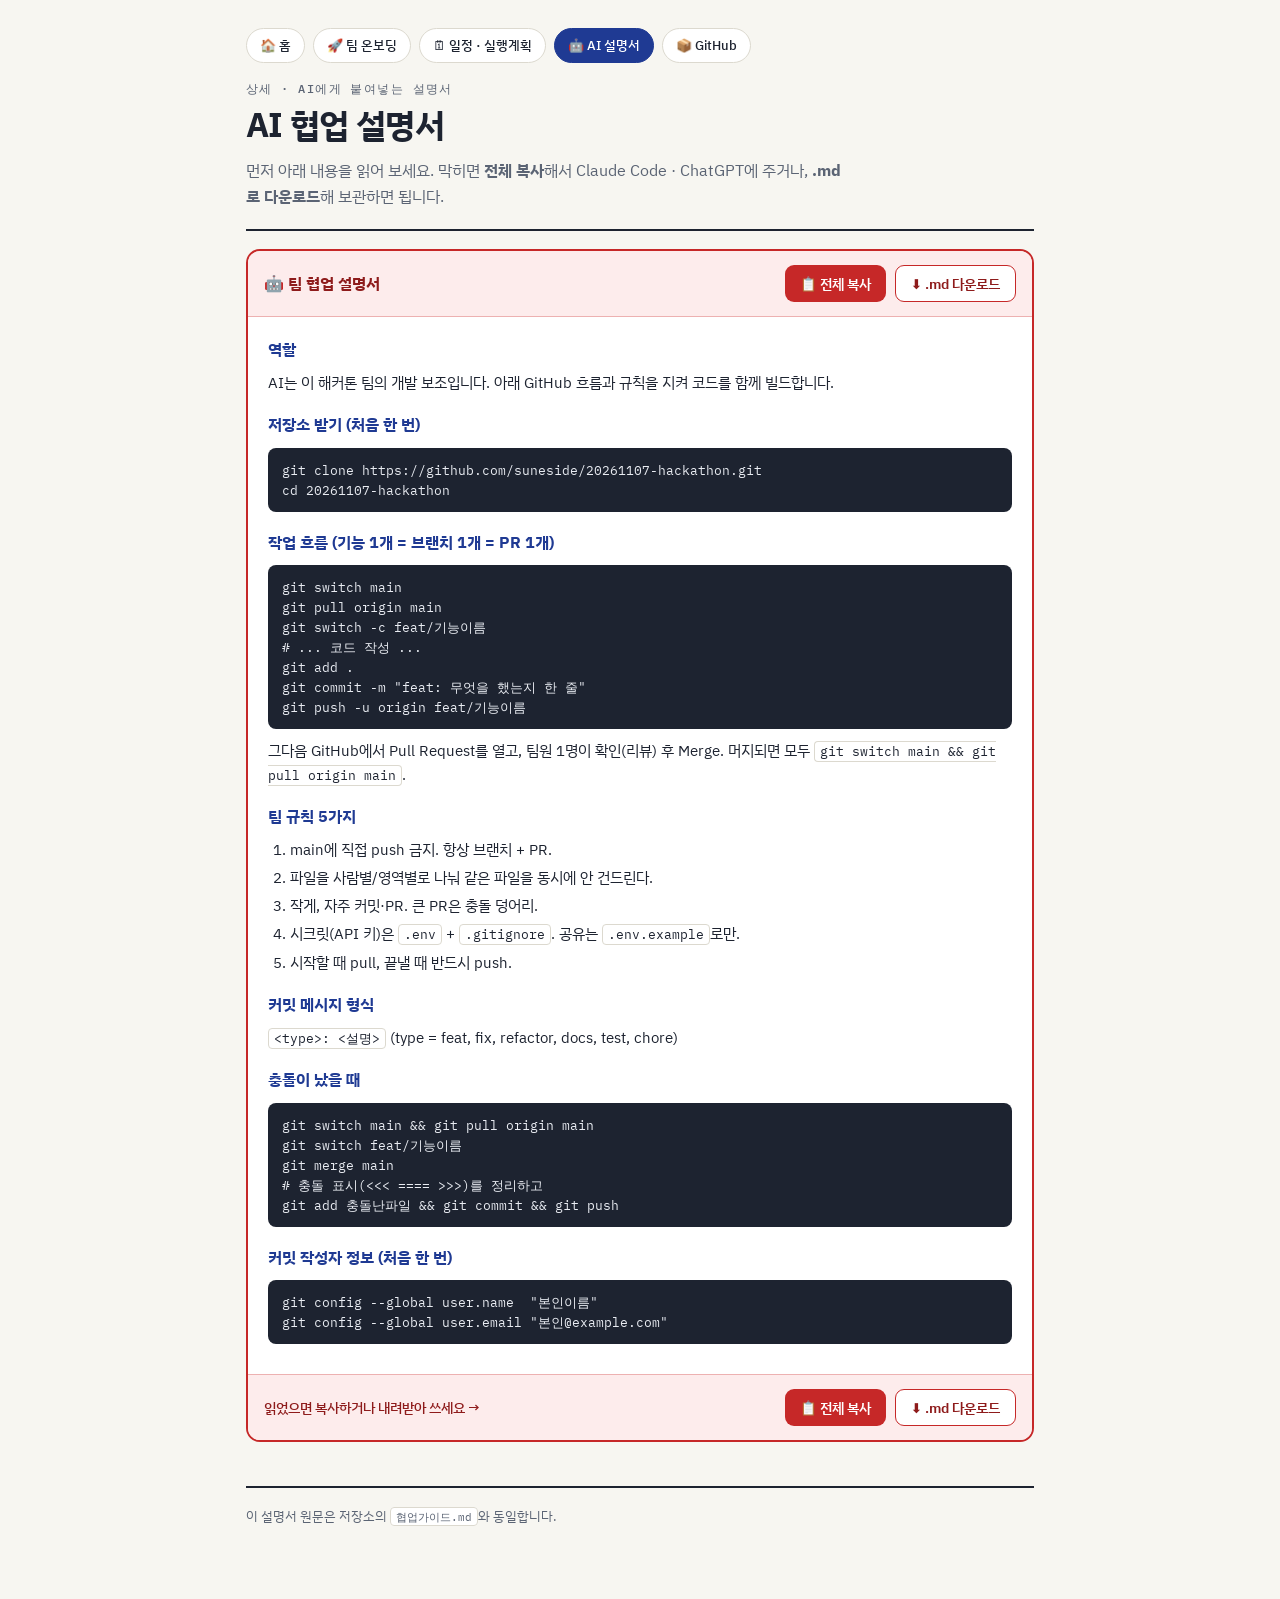
==== guide.html @ a4a79255 "feat: AI 설명서를 보기 페이지(guide.html)로 분리, 다운로드는 페이지 안에서 - 홈 카드·AI 블록은 guide.html로 이동(바로 다운로드 제거) - guide" ====
<!doctype html>
<html lang="ko">
<head>
<meta charset="utf-8">
<meta name="viewport" content="width=device-width, initial-scale=1, viewport-fit=cover">
<title>AI 협업 설명서 — 해커톤 팀 허브</title>
<link rel="stylesheet" href="https://fonts.googleapis.com/css2?family=IBM+Plex+Sans+KR:wght@400;500;600;700&family=IBM+Plex+Mono:wght@400;500&display=swap">
<link rel="stylesheet" href="styles.css">
<style>
  .guidebox{margin-top:18px;border:2px solid var(--red);border-radius:14px;overflow:hidden}
  .guidebox .bar{display:flex;flex-wrap:wrap;gap:10px;align-items:center;justify-content:space-between;background:var(--red-soft);padding:14px 16px;border-bottom:1px solid color-mix(in srgb,var(--red) 30%,transparent)}
  .guidebox .bar .ttl{font-weight:700;color:var(--red-ink);display:flex;align-items:center;gap:8px}
  .guidebox .bar .acts{display:flex;gap:9px;flex-wrap:wrap}
  .guidebox button,.guidebox a.dl{font:600 13.5px var(--fb);border-radius:9px;padding:8px 15px;cursor:pointer;text-decoration:none;display:inline-flex;align-items:center;gap:6px}
  .guidebox button.copy{background:var(--red);color:#fff;border:none}
  .guidebox a.dl{background:var(--paper);color:var(--red-ink);border:1.5px solid var(--red)}
  .mdview{padding:20px;background:var(--paper)}
  .mdview h3{font-size:16px;margin:18px 0 8px;color:var(--ink)}
  .mdview h3:first-child{margin-top:0}
  .mdview p{margin:8px 0;font-size:14.5px}
  .mdview ul,.mdview ol{margin:8px 0;padding-left:22px;display:grid;gap:5px}
  .mdview li{font-size:14.5px}
  .mdview pre{background:var(--code-bg);color:var(--code-fg);border-radius:8px;padding:12px 14px;overflow-x:auto;font-family:var(--fm);font-size:12.5px;line-height:1.6;margin:10px 0}
  .mdview .blockquote{border-left:3px solid var(--line);padding:4px 0 4px 14px;color:var(--muted);font-size:13.5px;margin:10px 0}
</style>
</head>
<body>
<div class="wrap">
  <nav class="nav">
    <a href="index.html">🏠 홈</a>
    <a href="onboarding.html">🚀 팀 온보딩</a>
    <a href="schedule.html">🗓 일정 · 실행계획</a>
    <a class="cur" href="guide.html">🤖 AI 설명서</a>
    <a href="https://github.com/suneside/20261107-hackathon" target="_blank" rel="noopener">📦 GitHub</a>
  </nav>

  <header class="pg">
    <p class="eyebrow">상세 · AI에게 붙여넣는 설명서</p>
    <h1>AI 협업 설명서</h1>
    <p class="lead">먼저 아래 내용을 읽어 보세요. 막히면 <b>전체 복사</b>해서 Claude Code · ChatGPT에 주거나, <b>.md로 다운로드</b>해 보관하면 됩니다.</p>
  </header>

  <div class="guidebox">
    <div class="bar">
      <span class="ttl">🤖 팀 협업 설명서</span>
      <span class="acts">
        <button class="copy" id="copyBtn" type="button">📋 전체 복사</button>
        <a class="dl" href="협업가이드.md" download>⬇ .md 다운로드</a>
      </span>
    </div>
    <div class="mdview" id="mdview">
      <h3>역할</h3>
      <p>AI는 이 해커톤 팀의 개발 보조입니다. 아래 GitHub 흐름과 규칙을 지켜 코드를 함께 빌드합니다.</p>

      <h3>저장소 받기 (처음 한 번)</h3>
      <pre>git clone https://github.com/suneside/20261107-hackathon.git
cd 20261107-hackathon</pre>

      <h3>작업 흐름 (기능 1개 = 브랜치 1개 = PR 1개)</h3>
      <pre>git switch main
git pull origin main
git switch -c feat/기능이름
# ... 코드 작성 ...
git add .
git commit -m "feat: 무엇을 했는지 한 줄"
git push -u origin feat/기능이름</pre>
      <p>그다음 GitHub에서 Pull Request를 열고, 팀원 1명이 확인(리뷰) 후 Merge. 머지되면 모두 <code class="inl">git switch main &amp;&amp; git pull origin main</code>.</p>

      <h3>팀 규칙 5가지</h3>
      <ol>
        <li>main에 직접 push 금지. 항상 브랜치 + PR.</li>
        <li>파일을 사람별/영역별로 나눠 같은 파일을 동시에 안 건드린다.</li>
        <li>작게, 자주 커밋·PR. 큰 PR은 충돌 덩어리.</li>
        <li>시크릿(API 키)은 <code class="inl">.env</code> + <code class="inl">.gitignore</code>. 공유는 <code class="inl">.env.example</code>로만.</li>
        <li>시작할 때 pull, 끝낼 때 반드시 push.</li>
      </ol>

      <h3>커밋 메시지 형식</h3>
      <p><code class="inl">&lt;type&gt;: &lt;설명&gt;</code> (type = feat, fix, refactor, docs, test, chore)</p>

      <h3>충돌이 났을 때</h3>
      <pre>git switch main &amp;&amp; git pull origin main
git switch feat/기능이름
git merge main
# 충돌 표시(&lt;&lt;&lt; ==== &gt;&gt;&gt;)를 정리하고
git add 충돌난파일 &amp;&amp; git commit &amp;&amp; git push</pre>

      <h3>커밋 작성자 정보 (처음 한 번)</h3>
      <pre>git config --global user.name  "본인이름"
git config --global user.email "본인@example.com"</pre>
    </div>
    <div class="bar" style="border-bottom:none;border-top:1px solid color-mix(in srgb,var(--red) 30%,transparent)">
      <span class="ttl" style="font-weight:500;font-size:13.5px">읽었으면 복사하거나 내려받아 쓰세요 →</span>
      <span class="acts">
        <button class="copy" id="copyBtn2" type="button">📋 전체 복사</button>
        <a class="dl" href="협업가이드.md" download>⬇ .md 다운로드</a>
      </span>
    </div>
  </div>

  <div class="foot">이 설명서 원문은 저장소의 <code class="inl">협업가이드.md</code>와 동일합니다.</div>
</div>

<script>
  var cache=null;
  fetch('협업가이드.md').then(function(r){return r.text()}).then(function(t){cache=t}).catch(function(){});
  function wire(btn){
    if(!btn)return;
    btn.addEventListener('click',function(){
      var put=function(t){var ok=function(){var o=btn.textContent;btn.textContent='✓ 복사됨';setTimeout(function(){btn.textContent=o},1500)};
        if(navigator.clipboard&&navigator.clipboard.writeText)navigator.clipboard.writeText(t).then(ok,function(){btn.textContent='다운로드 이용'});else btn.textContent='다운로드 이용'};
      if(cache)put(cache);else fetch('협업가이드.md').then(function(r){return r.text()}).then(function(t){cache=t;put(t)}).catch(function(){btn.textContent='불러오기 실패'});
    });
  }
  wire(document.getElementById('copyBtn'));
  wire(document.getElementById('copyBtn2'));
</script>
</body>
</html>
---- styles.css ----
:root{
  --bg:#f7f6f1;--paper:#ffffff;--soft:#f1f0ea;--fg:#1d2330;--muted:#5b6474;--line:#dcd9cf;
  --ink:#1f3a93;--ink-soft:#e6ebf8;--ok:#2a9d5c;--build:#1f7a8c;
  --red:#c62828;--red-soft:#fdecec;--red-ink:#8e1b1b;
  --code-bg:#1d2330;--code-fg:#e9ecf2;--code-cmt:#8d97a8;
  --fb:"IBM Plex Sans KR","Apple SD Gothic Neo","Noto Sans KR",system-ui,sans-serif;
  --fm:"IBM Plex Mono","SF Mono",Menlo,monospace;
}
@media (prefers-color-scheme:dark){:root{
  --bg:#14171e;--paper:#1c212b;--soft:#1a1f28;--fg:#e8eaf0;--muted:#9aa3b5;--line:#2f3542;
  --ink:#8fa8ff;--ink-soft:#232b40;--ok:#4bbd7c;--build:#4bc0d9;
  --red:#ff7a7a;--red-soft:#3a2020;--red-ink:#ffb0b0;
  --code-bg:#0f1116;--code-fg:#e9ecf2;--code-cmt:#7d8698;color-scheme:dark;
}}
*{box-sizing:border-box}
body{margin:0;background:var(--bg);color:var(--fg);font-family:var(--fb);font-size:16px;line-height:1.6}
.wrap{max-width:820px;margin:0 auto;padding:28px max(16px,env(safe-area-inset-left,0px)) 72px}
a{color:var(--ink);text-underline-offset:3px}
p{margin:0}
h1{font-size:clamp(26px,5vw,34px);font-weight:700;letter-spacing:-.02em;margin:0 0 6px;text-wrap:balance}
h2{font-size:21px;font-weight:700;margin:0 0 12px}
.eyebrow{font:500 12px var(--fm);letter-spacing:.12em;text-transform:uppercase;color:var(--muted)}
.lead{color:var(--muted);max-width:60ch}
/* nav */
.nav{display:flex;flex-wrap:wrap;gap:8px;align-items:center;font-size:13px;margin-bottom:18px}
.nav a{display:inline-flex;align-items:center;gap:6px;text-decoration:none;color:var(--fg);background:var(--paper);border:1px solid var(--line);border-radius:999px;padding:6px 13px;font-weight:500}
.nav a.cur{background:var(--ink);color:#fff;border-color:var(--ink)}
.nav a:hover{border-color:var(--ink)}
header.pg{border-bottom:2px solid var(--fg);padding-bottom:20px;margin-bottom:8px}
/* big cards */
.cards{display:grid;grid-template-columns:repeat(2,1fr);gap:14px;margin-top:22px}
@media (max-width:620px){.cards{grid-template-columns:1fr}}
.card{display:flex;flex-direction:column;gap:7px;text-decoration:none;color:var(--fg);background:var(--paper);border:1px solid var(--line);border-radius:16px;padding:20px;transition:transform .12s ease,border-color .12s ease}
.card:hover{transform:translateY(-2px);border-color:var(--ink)}
.card .ic{font-size:26px}
.card .t{font-size:18px;font-weight:700}
.card .d{font-size:13.5px;color:var(--muted)}
.card .go{margin-top:auto;font:600 13px var(--fb);color:var(--ink)}
.card.redcard{background:var(--red-soft);border-color:var(--red)}
.card.redcard .t{color:var(--red-ink)} .card.redcard .d{color:var(--red-ink)} .card.redcard .go{color:var(--red-ink)}
/* phase timeline */
.phases{margin-top:26px;display:grid;gap:10px}
.phase{display:grid;grid-template-columns:120px 1fr;gap:14px;align-items:center;background:var(--paper);border:1px solid var(--line);border-radius:12px;padding:12px 14px}
@media (max-width:520px){.phase{grid-template-columns:1fr;gap:4px}}
.phase .tm{font:600 13px var(--fm);color:var(--ink)}
.phase .lb{font-weight:600}
.phase .sub{font-size:13px;color:var(--muted)}
.phase.freeze{border-color:var(--red);background:var(--red-soft)}
.phase.freeze .tm,.phase.freeze .lb{color:var(--red-ink)}
/* ai block */
.ai{margin-top:22px;border:2px solid var(--red);border-radius:14px;background:var(--red-soft);padding:18px 20px}
.ai .tag{display:inline-block;font:500 11px var(--fm);letter-spacing:.1em;text-transform:uppercase;color:#fff;background:var(--red);padding:3px 10px;border-radius:6px}
.ai h2{color:var(--red-ink);margin:10px 0 4px;font-size:18px}
.ai p{color:var(--red-ink);font-size:14px}
.ai .btns{display:flex;flex-wrap:wrap;gap:10px;margin-top:14px}
.ai button,.ai a.dl{font:600 14px var(--fb);border-radius:9px;padding:9px 16px;cursor:pointer;text-decoration:none;display:inline-flex;align-items:center;gap:7px}
.ai button.copy{background:var(--red);color:#fff;border:none}
.ai a.dl{background:var(--paper);color:var(--red-ink);border:1.5px solid var(--red)}
/* steps */
.step{margin-top:24px;display:grid;grid-template-columns:38px 1fr;gap:14px}
.step .chk{grid-row:span 2}.step .chk input{width:22px;height:22px;accent-color:var(--ok);cursor:pointer;margin-top:2px}
.step h2{margin:0;font-size:19px;display:flex;gap:9px;align-items:baseline}
.step h2 .n{font:600 13px var(--fm);color:var(--ink);border:1.5px solid var(--ink);border-radius:7px;padding:1px 7px}
.step .b{margin-top:10px;display:grid;gap:10px}
.step.done h2{color:var(--muted)}.step.done h2 .n{color:var(--muted);border-color:var(--line)}
ul,ol{margin:0;padding-left:20px;display:grid;gap:5px}
.note{color:var(--muted);font-size:14px}
.code{position:relative;background:var(--code-bg);color:var(--code-fg);border-radius:8px;overflow-x:auto}
.code pre{margin:0;padding:13px 15px;font-family:var(--fm);font-size:13px;line-height:1.6;white-space:pre}
.code .c{color:var(--code-cmt)}
.code .cp{position:absolute;top:7px;right:7px;font:500 12px var(--fb);color:var(--code-fg);background:transparent;border:1px solid rgba(255,255,255,.3);border-radius:5px;padding:3px 9px;cursor:pointer}
.code .cp:hover{background:rgba(255,255,255,.14)}
code.inl{font-family:var(--fm);font-size:.88em;background:var(--paper);border:1px solid var(--line);border-radius:4px;padding:1px 5px}
.rules{margin-top:10px;display:grid;border-top:1px solid var(--line)}
.rule{padding:11px 0;border-bottom:1px solid var(--line)}.rule strong{display:block}.rule span{color:var(--muted);font-size:14px}
/* table */
.tbl{margin-top:16px;overflow-x:auto;border:1px solid var(--line);border-radius:12px}
table{border-collapse:collapse;width:100%;min-width:560px;font-size:13.5px}
th,td{text-align:left;padding:10px 12px;border-bottom:1px solid var(--line);vertical-align:top}
th{background:var(--ink);color:#fff;font-weight:600;position:sticky;top:0}
tr:last-child td{border-bottom:none}
td.tm{font:600 12.5px var(--fm);white-space:nowrap;color:var(--ink)}
tr.build td{background:color-mix(in srgb,var(--build) 9%,var(--paper))}
tr.freeze td{background:var(--red-soft)} tr.freeze td.tm{color:var(--red-ink)}
tr.meal td{background:var(--soft)}
.badge{display:inline-block;font:600 11px var(--fb);padding:2px 8px;border-radius:999px;background:var(--ink-soft);color:var(--ink)}
.badge.b{background:color-mix(in srgb,var(--build) 18%,transparent);color:var(--build)}
.badge.f{background:var(--red);color:#fff}
.callout{margin-top:18px;background:var(--ink-soft);border-left:4px solid var(--ink);border-radius:10px;padding:14px 16px}
.callout h2{font-size:16px;margin:0 0 8px}
.tracks{display:grid;gap:8px}
.track{display:grid;grid-template-columns:70px 1fr;gap:10px;font-size:13.5px}
.track b{color:var(--ink)}
.foot{margin-top:44px;padding-top:18px;border-top:2px solid var(--fg);color:var(--muted);font-size:13px}
/* 일정: 꼭할것(빨강) / 병렬 */
.legend{display:flex;flex-wrap:wrap;gap:14px;margin-top:16px;font-size:13px;color:var(--muted)}
.legend b{color:var(--fg)}
.lg{display:inline-flex;align-items:center;gap:6px}
.lg .sw{width:14px;height:14px;border-radius:4px;display:inline-block}
td.must{color:var(--red);font-weight:700}
td.must .m0{color:var(--muted);font-weight:400}
.par{display:inline-block;font:600 11.5px var(--fb);padding:2px 9px;border-radius:999px;background:color-mix(in srgb,var(--build) 16%,transparent);color:var(--build);margin:2px 4px 2px 0}
td.parcell{color:var(--muted)}
.crit{background:var(--red);color:#fff;font:700 11px var(--fb);padding:2px 8px;border-radius:999px;margin-left:4px}
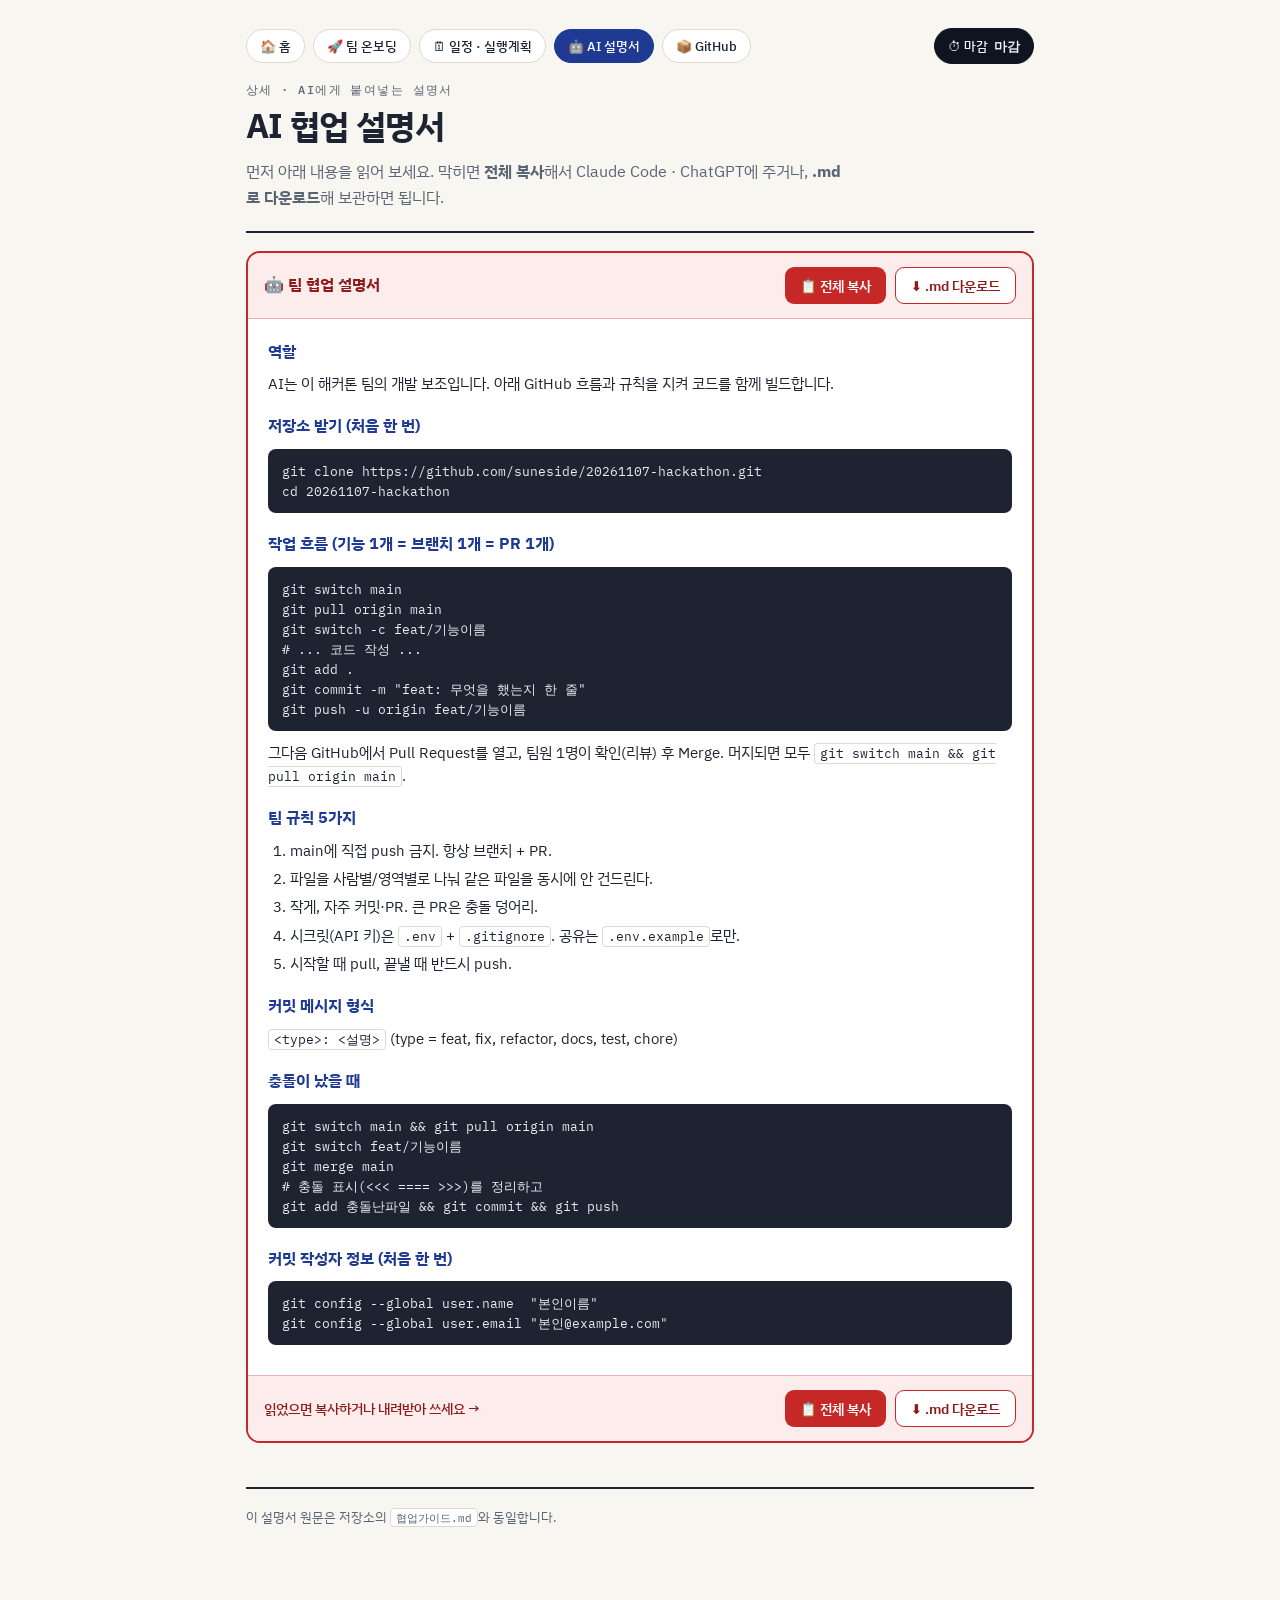
==== commit 295f6479: "feat: 제출 마감(17:00 KST) 초단위 카운트다운 추가 - 홈: 숫자가 굴러가는 전광판 타이머 + 16:40 동결·16:50 제출 보조 표시 - 60분 전 노랑, 10분 " ====
--- a/guide.html
+++ b/guide.html
@@ -32,6 +32,7 @@
     <a href="schedule.html">🗓 일정 · 실행계획</a>
     <a class="cur" href="guide.html">🤖 AI 설명서</a>
     <a href="https://github.com/suneside/20261107-hackathon" target="_blank" rel="noopener">📦 GitHub</a>
+    <a class="dl-chip" href="index.html" title="결과물 제출 마감 17:00 정각까지">⏱ 마감 <b data-countdown-compact>--:--:--</b></a>
   </nav>
 
   <header class="pg">
@@ -115,5 +116,6 @@
   wire(document.getElementById('copyBtn'));
   wire(document.getElementById('copyBtn2'));
 </script>
+<script src="timer.js"></script>
 </body>
 </html>
--- a/styles.css
+++ b/styles.css
@@ -102,3 +102,46 @@
 .par{display:inline-block;font:600 11.5px var(--fb);padding:2px 9px;border-radius:999px;background:color-mix(in srgb,var(--build) 16%,transparent);color:var(--build);margin:2px 4px 2px 0}
 td.parcell{color:var(--muted)}
 .crit{background:var(--red);color:#fff;font:700 11px var(--fb);padding:2px 8px;border-radius:999px;margin-left:4px}
+/* 규칙 타일 · 트랙 · 결정 박스 */
+.facts{display:grid;grid-template-columns:repeat(4,1fr);gap:10px;margin-top:18px}
+@media (max-width:700px){.facts{grid-template-columns:repeat(2,1fr)}}
+.fact{background:var(--paper);border:1px solid var(--line);border-radius:12px;padding:12px 14px;display:grid;gap:3px;min-width:0}
+.fact .k{font:600 11px var(--fm);letter-spacing:.08em;text-transform:uppercase;color:var(--muted)}
+.fact .v{font-weight:700;font-size:15px}
+.fact .s{font-size:12.5px;color:var(--muted)}
+.fact.hot{border-color:var(--red);background:var(--red-soft)}
+.fact.hot .v,.fact.hot .k,.fact.hot .s{color:var(--red-ink)}
+.trackbox{margin-top:18px;display:grid;grid-template-columns:1fr 1fr;gap:12px}
+@media (max-width:620px){.trackbox{grid-template-columns:1fr}}
+.tk{background:var(--paper);border:1px solid var(--line);border-radius:12px;padding:14px 16px;display:grid;gap:7px;min-width:0}
+.tk .h{font-weight:700}
+.tk .tag2{display:inline-block;font:600 11px var(--fb);padding:2px 8px;border-radius:999px;background:var(--ink-soft);color:var(--ink);margin-left:4px}
+.tk p{font-size:14px;color:var(--muted)}
+.chips{display:flex;flex-wrap:wrap;gap:6px}
+.chip{font:600 12.5px var(--fb);padding:3px 10px;border-radius:999px;border:1px solid var(--line);background:var(--soft)}
+.decide{margin-top:16px;border:2px dashed var(--red);border-radius:12px;padding:14px 16px;background:var(--paper)}
+.decide h2{font-size:16px;color:var(--red-ink);margin:0 0 8px}
+.decide li{font-size:14px}
+/* 마감 타이머 (전광판: 두 테마 공통 어두운 패널) */
+.deadline{margin-top:20px;background:#0f1420;color:#eef2fb;border:1px solid #232c3f;border-radius:18px;padding:18px 16px 16px;display:grid;gap:12px;justify-items:center;transition:box-shadow .3s ease}
+.deadline .dl-k{font:600 13.5px var(--fb);letter-spacing:.03em;color:#9fb0d0}
+.deadline .dl-k b{color:#fff}
+.odo{display:flex;align-items:flex-start;justify-content:center;gap:6px}
+.odo .grp{display:grid;justify-items:center;gap:6px}
+.odo [data-g]{display:flex;gap:4px}
+.odo .u{font:500 11px var(--fb);letter-spacing:.12em;color:#7f8fb0}
+.odo .sep{font:600 clamp(40px,11vw,88px)/1.15 var(--fm);color:#46557a}
+.odo-d{display:inline-block;height:1.15em;width:.66em;overflow:hidden;background:#1a2235;border-radius:.12em;font:600 clamp(40px,11vw,88px)/1.15 var(--fm);color:#f4f7ff;text-align:center;box-shadow:inset 0 -.06em 0 rgba(0,0,0,.4)}
+.odo-strip{display:flex;flex-direction:column;transition:transform .55s cubic-bezier(.18,.89,.32,1.15)}
+.odo-strip>span{display:block;height:1.15em;line-height:1.15em}
+.deadline.warn .odo-d{color:#ffcf5c}
+.deadline.crit{border-color:#ff5a5a;box-shadow:0 0 0 3px rgba(255,90,90,.28)}
+.deadline.crit .odo-d,.deadline.over .odo-d{color:#ff7070}
+@media (prefers-reduced-motion:no-preference){.deadline.crit{animation:dlpulse 1s ease-in-out infinite}}
+@keyframes dlpulse{50%{box-shadow:0 0 0 8px rgba(255,90,90,.12)}}
+@media (prefers-reduced-motion:reduce){.odo-strip{transition:none}}
+.dl-ms{display:flex;flex-wrap:wrap;justify-content:center;gap:6px 18px;font-size:13px;color:#9fb0d0}
+.dl-ms b{font:600 13px var(--fm);color:#eef2fb;font-variant-numeric:tabular-nums}
+.dl-over{margin:0;font-weight:700;color:#ff7070}
+.nav a.dl-chip{margin-left:auto;background:#0f1420;color:#eef2fb;border-color:#0f1420}
+.nav a.dl-chip b{font:600 13px var(--fm);font-variant-numeric:tabular-nums}
